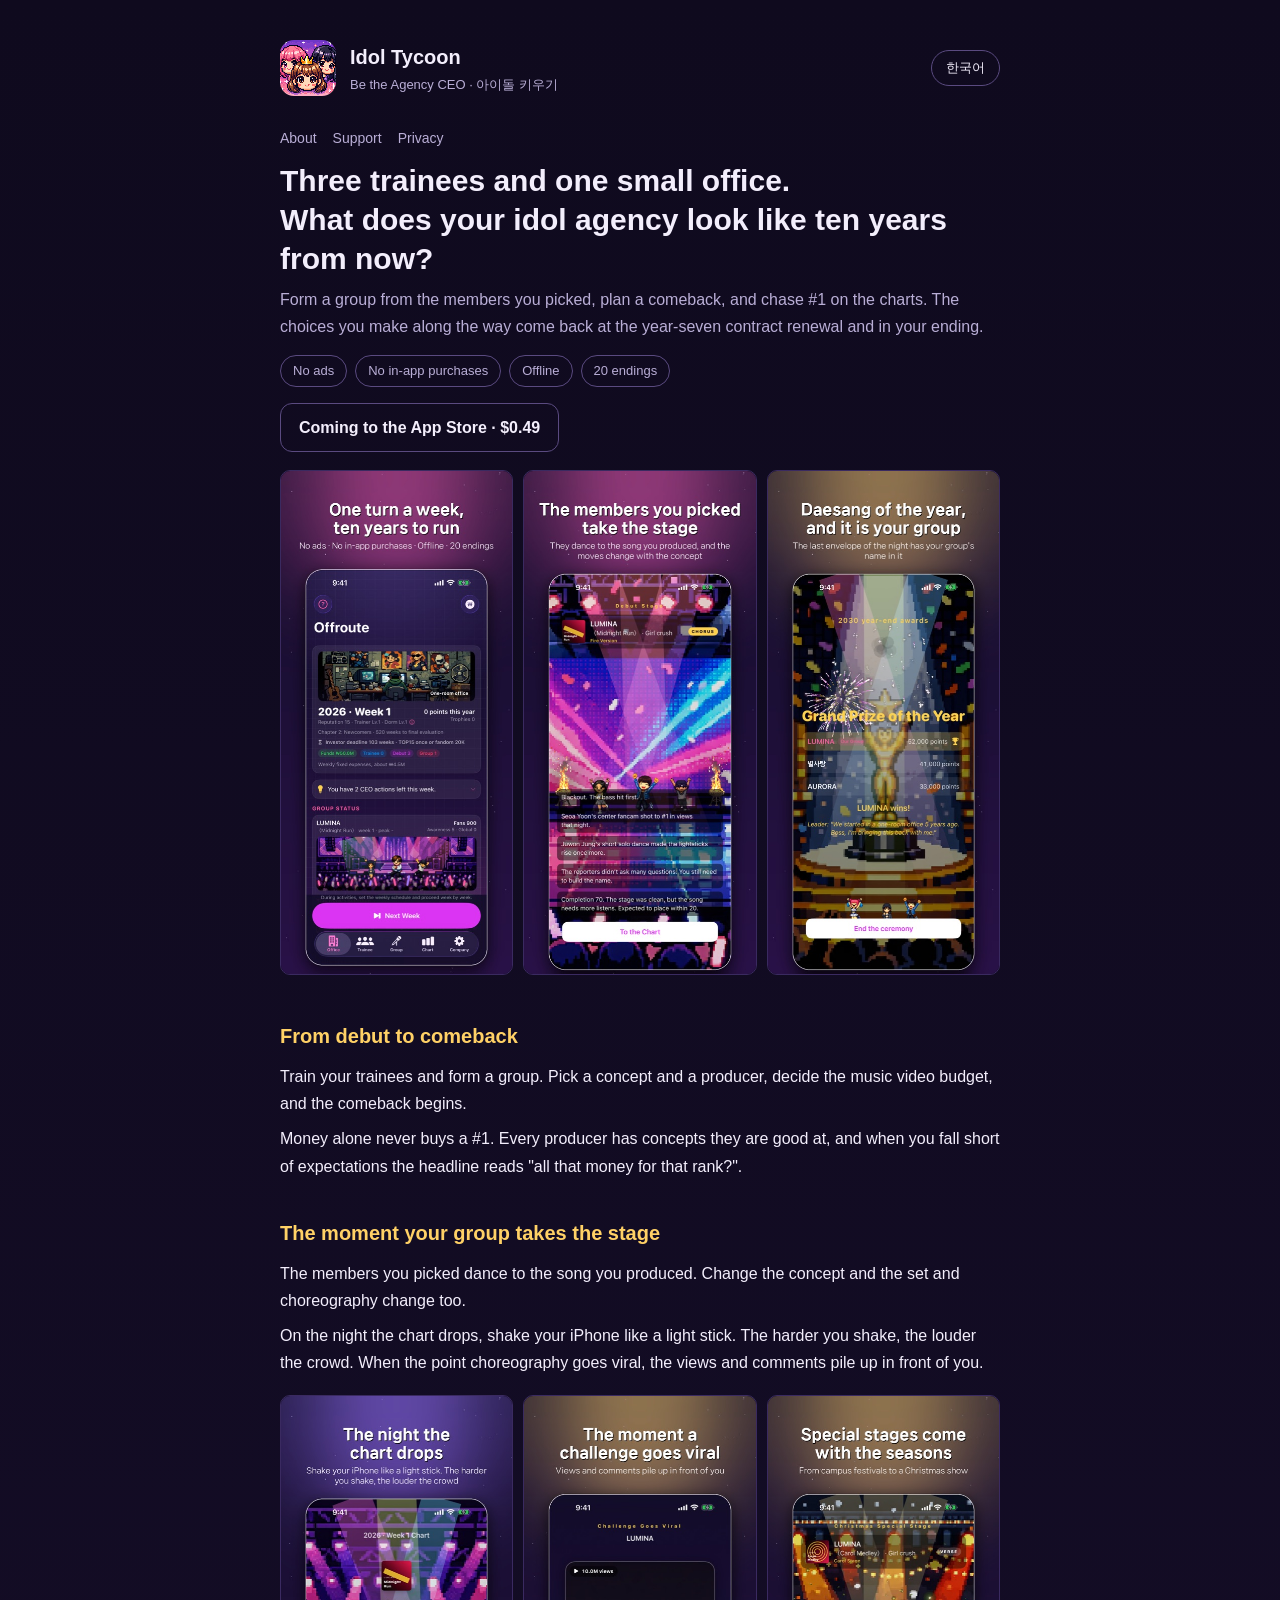
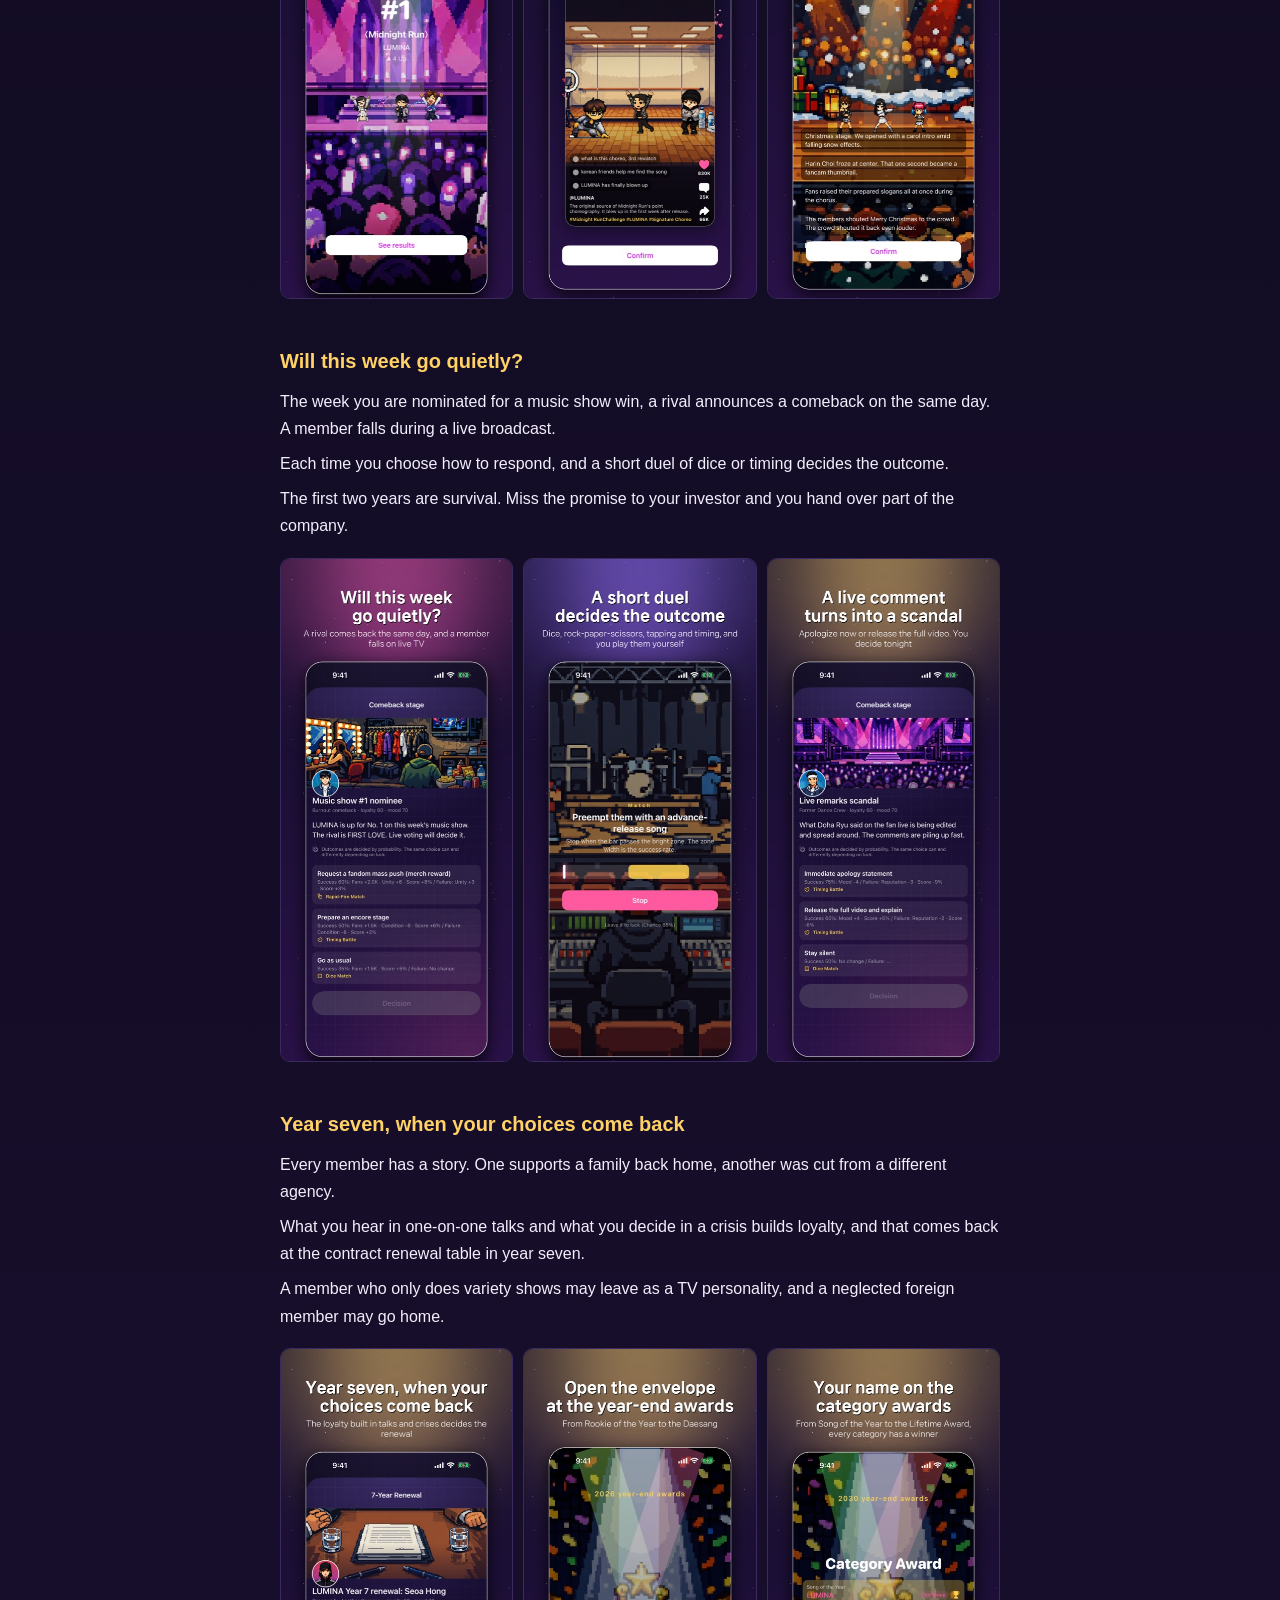
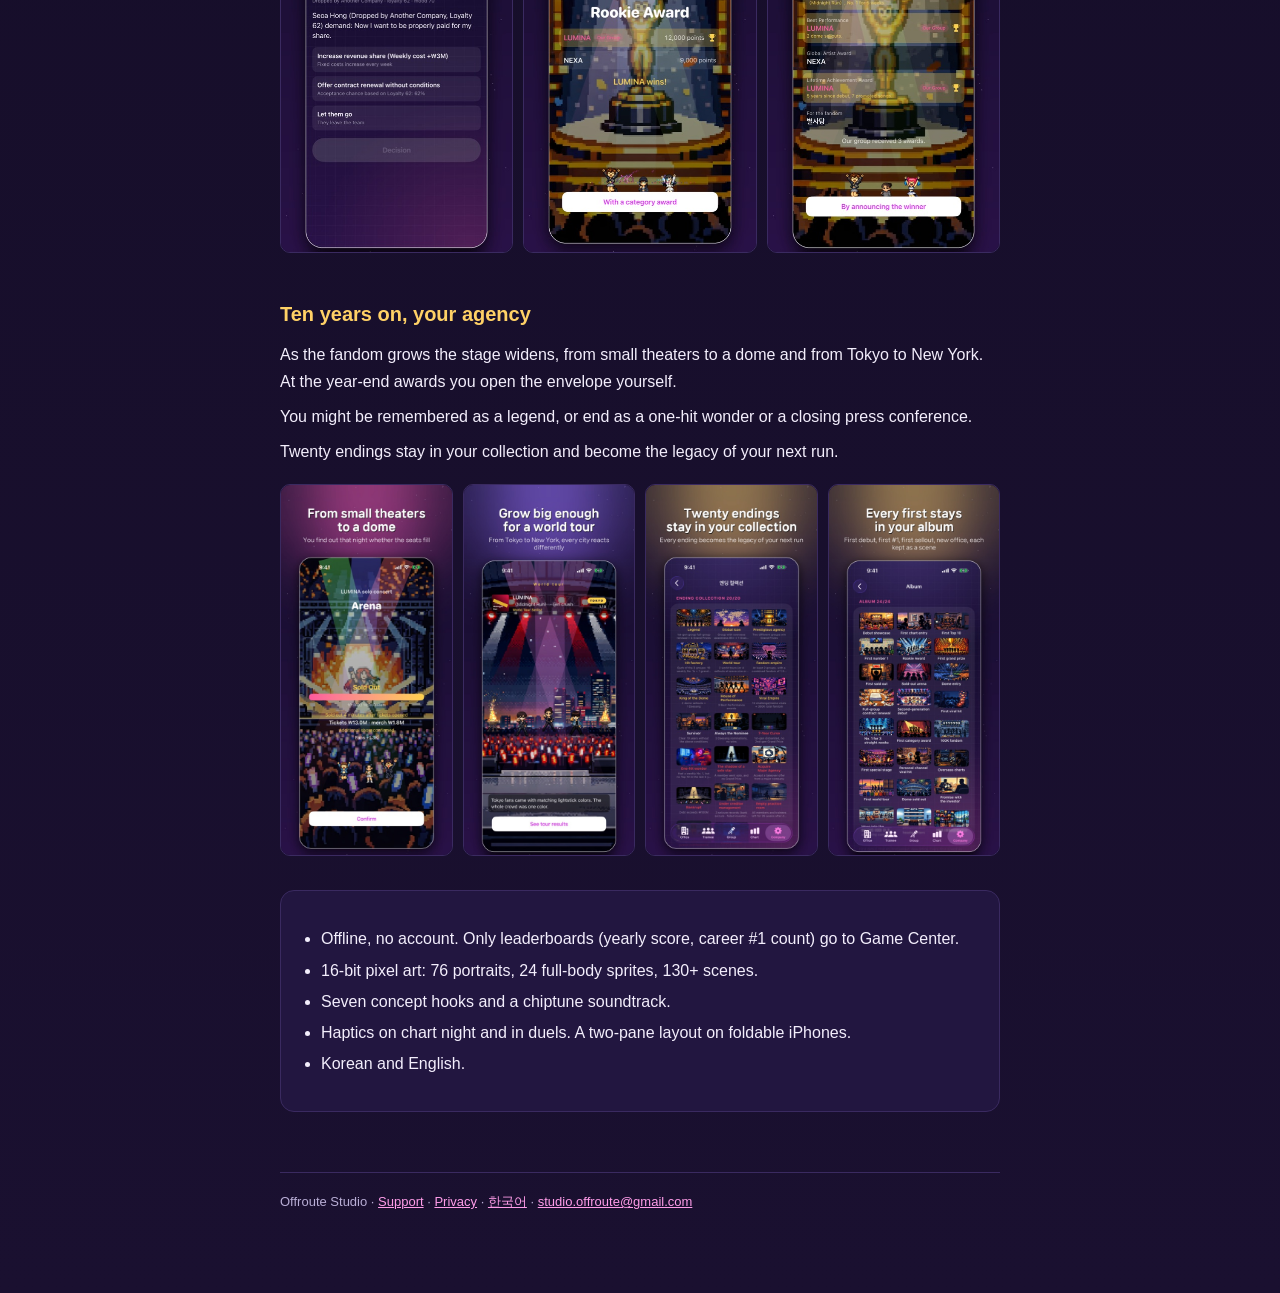
==== en.html @ 4f2605c3 "아이돌 키우기 공식 페이지 갱신" ====
<!doctype html>
<html lang="en"><head><meta charset="utf-8"><meta name="viewport" content="width=device-width,initial-scale=1">
<title>Idol Tycoon: Be the Agency CEO</title>
<meta name="description" content="Three trainees and one small office. Form a group from the members you picked, plan comebacks and chase #1 on the charts. No ads, no in-app purchases, offline.">
<meta property="og:title" content="Idol Tycoon: Be the Agency CEO"><meta property="og:description" content="Form a group from the members you picked, plan a comeback, and chase #1 on the charts. The choices you make along the way come back at the year-seven contract renewal and in your ending."><meta property="og:image" content="https://huride.github.io/idol-tycoon-site/img/en-01-stage.jpg"><meta property="og:url" content="https://huride.github.io/idol-tycoon-site/en.html"><meta property="og:type" content="website"><meta property="og:locale" content="en_US"><meta name="twitter:card" content="summary_large_image"><meta name="twitter:image" content="https://huride.github.io/idol-tycoon-site/img/en-01-stage.jpg">
<link rel="alternate" hreflang="ko" href="https://huride.github.io/idol-tycoon-site/"><link rel="alternate" hreflang="en" href="https://huride.github.io/idol-tycoon-site/en.html">
<link rel="stylesheet" href="style.css"></head>
<body><div class="wrap">
<header><img src="img/icon.png" alt=""><div><div class="t">Idol Tycoon</div><div class="s">Be the Agency CEO · 아이돌 키우기</div></div><a class="lang" href="index.html">한국어</a></header>
<nav><a href="en.html">About</a><a href="support.html">Support</a><a href="privacy.html">Privacy</a></nav>

<h1>Three trainees and one small office.<br>What does your idol agency look like ten years from now?</h1>
<p class="sub">Form a group from the members you picked, plan a comeback, and chase #1 on the charts. The choices you make along the way come back at the year-seven contract renewal and in your ending.</p>
<p class="badges"><span>No ads</span><span>No in-app purchases</span><span>Offline</span><span>20 endings</span></p>
<p><span class="btn ghost">Coming to the App Store · $0.49</span></p>
<div class="shots three">
<a href="img/en-10-office.jpg" target="_blank"><img src="img/en-10-office.jpg" alt="One turn a week, ten years to run" loading="lazy"></a><a href="img/en-01-stage.jpg" target="_blank"><img src="img/en-01-stage.jpg" alt="The members you picked take the stage" loading="lazy"></a><a href="img/en-daesang.jpg" target="_blank"><img src="img/en-daesang.jpg" alt="Daesang of the year, and it is your group" loading="lazy"></a>
</div>

<h2>From debut to comeback</h2>
<p>Train your trainees and form a group. Pick a concept and a producer, decide the music video budget, and the comeback begins.</p>
<p>Money alone never buys a #1. Every producer has concepts they are good at, and when you fall short of expectations the headline reads "all that money for that rank?".</p>

<h2>The moment your group takes the stage</h2>
<p>The members you picked dance to the song you produced. Change the concept and the set and choreography change too.</p>
<p>On the night the chart drops, shake your iPhone like a light stick. The harder you shake, the louder the crowd. When the point choreography goes viral, the views and comments pile up in front of you.</p>
<div class="shots three">
<a href="img/en-02-reveal.jpg" target="_blank"><img src="img/en-02-reveal.jpg" alt="The night the chart drops" loading="lazy"></a><a href="img/en-03-viral.jpg" target="_blank"><img src="img/en-03-viral.jpg" alt="The moment a challenge goes viral" loading="lazy"></a><a href="img/en-special.jpg" target="_blank"><img src="img/en-special.jpg" alt="Special stages come with the seasons" loading="lazy"></a>
</div>

<h2>Will this week go quietly?</h2>
<p>The week you are nominated for a music show win, a rival announces a comeback on the same day. A member falls during a live broadcast.</p>
<p>Each time you choose how to respond, and a short duel of dice or timing decides the outcome.</p>
<p>The first two years are survival. Miss the promise to your investor and you hand over part of the company.</p>
<div class="shots three">
<a href="img/en-04-story.jpg" target="_blank"><img src="img/en-04-story.jpg" alt="Will this week go quietly?" loading="lazy"></a><a href="img/en-05-minigame.jpg" target="_blank"><img src="img/en-05-minigame.jpg" alt="A short duel decides the outcome" loading="lazy"></a><a href="img/en-scandal.jpg" target="_blank"><img src="img/en-scandal.jpg" alt="A live comment turns into a scandal" loading="lazy"></a>
</div>

<h2>Year seven, when your choices come back</h2>
<p>Every member has a story. One supports a family back home, another was cut from a different agency.</p>
<p>What you hear in one-on-one talks and what you decide in a crisis builds loyalty, and that comes back at the contract renewal table in year seven.</p>
<p>A member who only does variety shows may leave as a TV personality, and a neglected foreign member may go home.</p>
<div class="shots three">
<a href="img/en-06-renewal.jpg" target="_blank"><img src="img/en-06-renewal.jpg" alt="Year seven, when your choices come back" loading="lazy"></a><a href="img/en-09-awards.jpg" target="_blank"><img src="img/en-09-awards.jpg" alt="Open the envelope at the year-end awards" loading="lazy"></a><a href="img/en-categories.jpg" target="_blank"><img src="img/en-categories.jpg" alt="Your name on the category awards" loading="lazy"></a>
</div>

<h2>Ten years on, your agency</h2>
<p>As the fandom grows the stage widens, from small theaters to a dome and from Tokyo to New York. At the year-end awards you open the envelope yourself.</p>
<p>You might be remembered as a legend, or end as a one-hit wonder or a closing press conference.</p>
<p>Twenty endings stay in your collection and become the legacy of your next run.</p>
<div class="shots four">
<a href="img/en-07-concert.jpg" target="_blank"><img src="img/en-07-concert.jpg" alt="From small theaters to a dome" loading="lazy"></a><a href="img/en-08-tour.jpg" target="_blank"><img src="img/en-08-tour.jpg" alt="Grow big enough for a world tour" loading="lazy"></a><a href="img/en-endings.jpg" target="_blank"><img src="img/en-endings.jpg" alt="Twenty endings stay in your collection" loading="lazy"></a><a href="img/en-album.jpg" target="_blank"><img src="img/en-album.jpg" alt="Every first stays in your album" loading="lazy"></a>
</div>

<div class="card"><ul>
<li>Offline, no account. Only leaderboards (yearly score, career #1 count) go to Game Center.</li>
<li>16-bit pixel art: 76 portraits, 24 full-body sprites, 130+ scenes.</li>
<li>Seven concept hooks and a chiptune soundtrack.</li>
<li>Haptics on chart night and in duels. A two-pane layout on foldable iPhones.</li>
<li>Korean and English.</li>
</ul></div>

<footer>Offroute Studio · <a href="support.html">Support</a> · <a href="privacy.html">Privacy</a> · <a href="index.html">한국어</a> · <a href="mailto:studio.offroute@gmail.com">studio.offroute@gmail.com</a></footer>
</div></body></html>
---- style.css ----
:root{--bg:#0f0a1e;--bg2:#1a1030;--card:#221640;--text:#f3eefc;--sub:#b9aed6;--accent:#ff4fd8;--gold:#ffd166}
*{box-sizing:border-box}body{margin:0;font-family:-apple-system,BlinkMacSystemFont,"Apple SD Gothic Neo","Pretendard","Segoe UI",sans-serif;background:linear-gradient(180deg,var(--bg),var(--bg2));color:var(--text);line-height:1.7}
.wrap{max-width:760px;margin:0 auto;padding:40px 20px 80px}
header{display:flex;align-items:center;gap:14px;margin-bottom:28px}header .lang{margin-left:auto;border:1px solid #5a4a80;border-radius:999px;padding:6px 14px;font-size:13px;color:var(--text);text-decoration:none}header .lang:hover{border-color:var(--accent)}header img{width:56px;height:56px;border-radius:14px;image-rendering:pixelated}
header .t{font-weight:800;font-size:20px}header .s{color:var(--sub);font-size:13px}
nav a{color:var(--sub);margin-right:16px;text-decoration:none;font-size:14px}nav a:hover{color:var(--text)}
h1{font-size:30px;line-height:1.3;margin:10px 0 6px}h2{font-size:20px;margin:36px 0 10px;color:var(--gold)}h3{font-size:16px;margin:22px 0 6px}
p{margin:8px 0}.sub{color:var(--sub)}
.shots{display:grid;gap:10px;margin:18px 0 26px}.shots.two{grid-template-columns:repeat(2,1fr);max-width:400px;margin-left:auto;margin-right:auto}.shots.three{grid-template-columns:repeat(3,1fr)}.shots.four{grid-template-columns:repeat(4,1fr)}.shots a{display:block}.shots img{width:100%;border-radius:10px;border:1px solid #3a2a60}
@media(max-width:600px){.shots{gap:6px}.shots.two{max-width:none}.shots img{border-radius:6px}}
.badges{display:flex;flex-wrap:wrap;gap:8px;margin:14px 0 4px}.badges span{border:1px solid #5a4a80;border-radius:999px;padding:4px 12px;font-size:13px;color:var(--sub)}
ul{padding-left:20px}li{margin:4px 0}
.card{background:var(--card);border:1px solid #3a2a60;border-radius:14px;padding:18px 20px;margin:14px 0}
.btn{display:inline-block;background:var(--accent);color:#fff;padding:10px 18px;border-radius:12px;text-decoration:none;font-weight:700;margin:8px 8px 0 0}
.btn.ghost{background:transparent;border:1px solid #5a4a80;color:var(--text)}
footer{margin-top:60px;color:var(--sub);font-size:13px;border-top:1px solid #3a2a60;padding-top:18px}
a{color:#ff9de9}hr{border:0;border-top:1px solid #3a2a60;margin:40px 0}
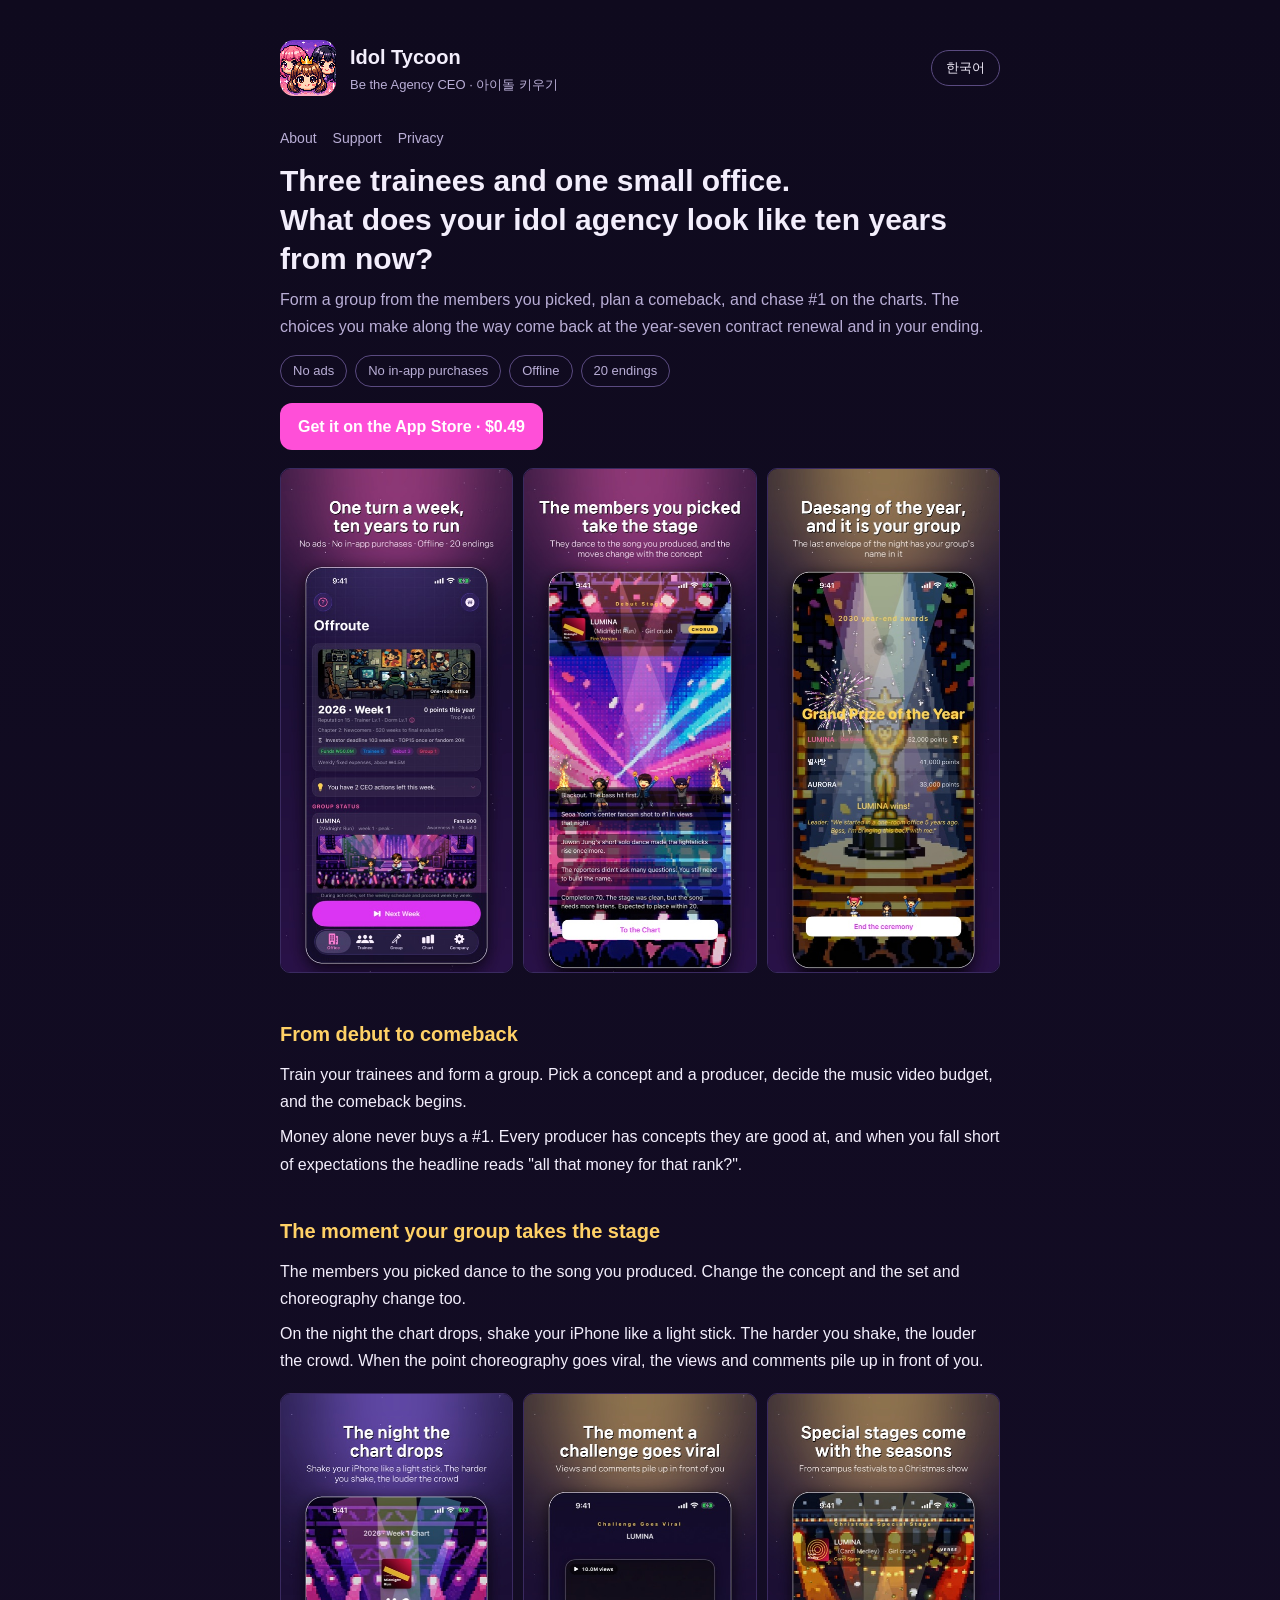
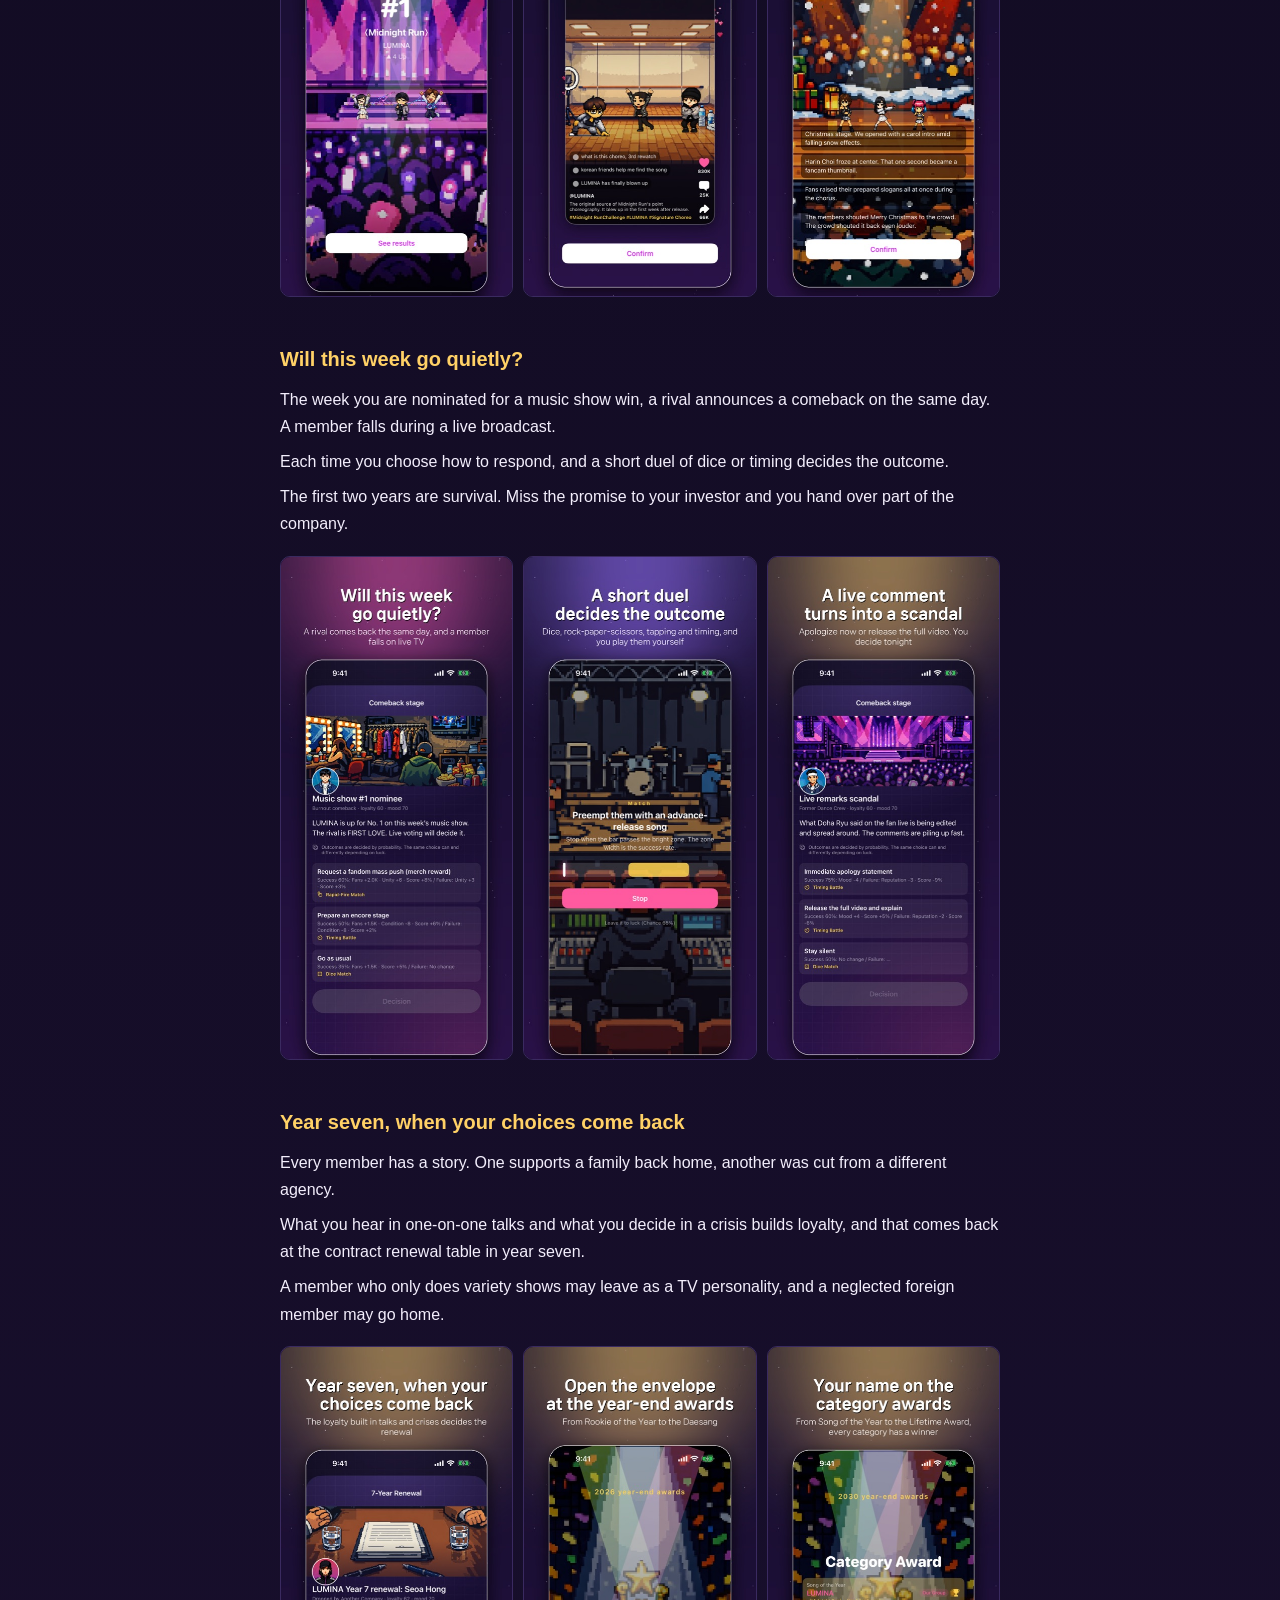
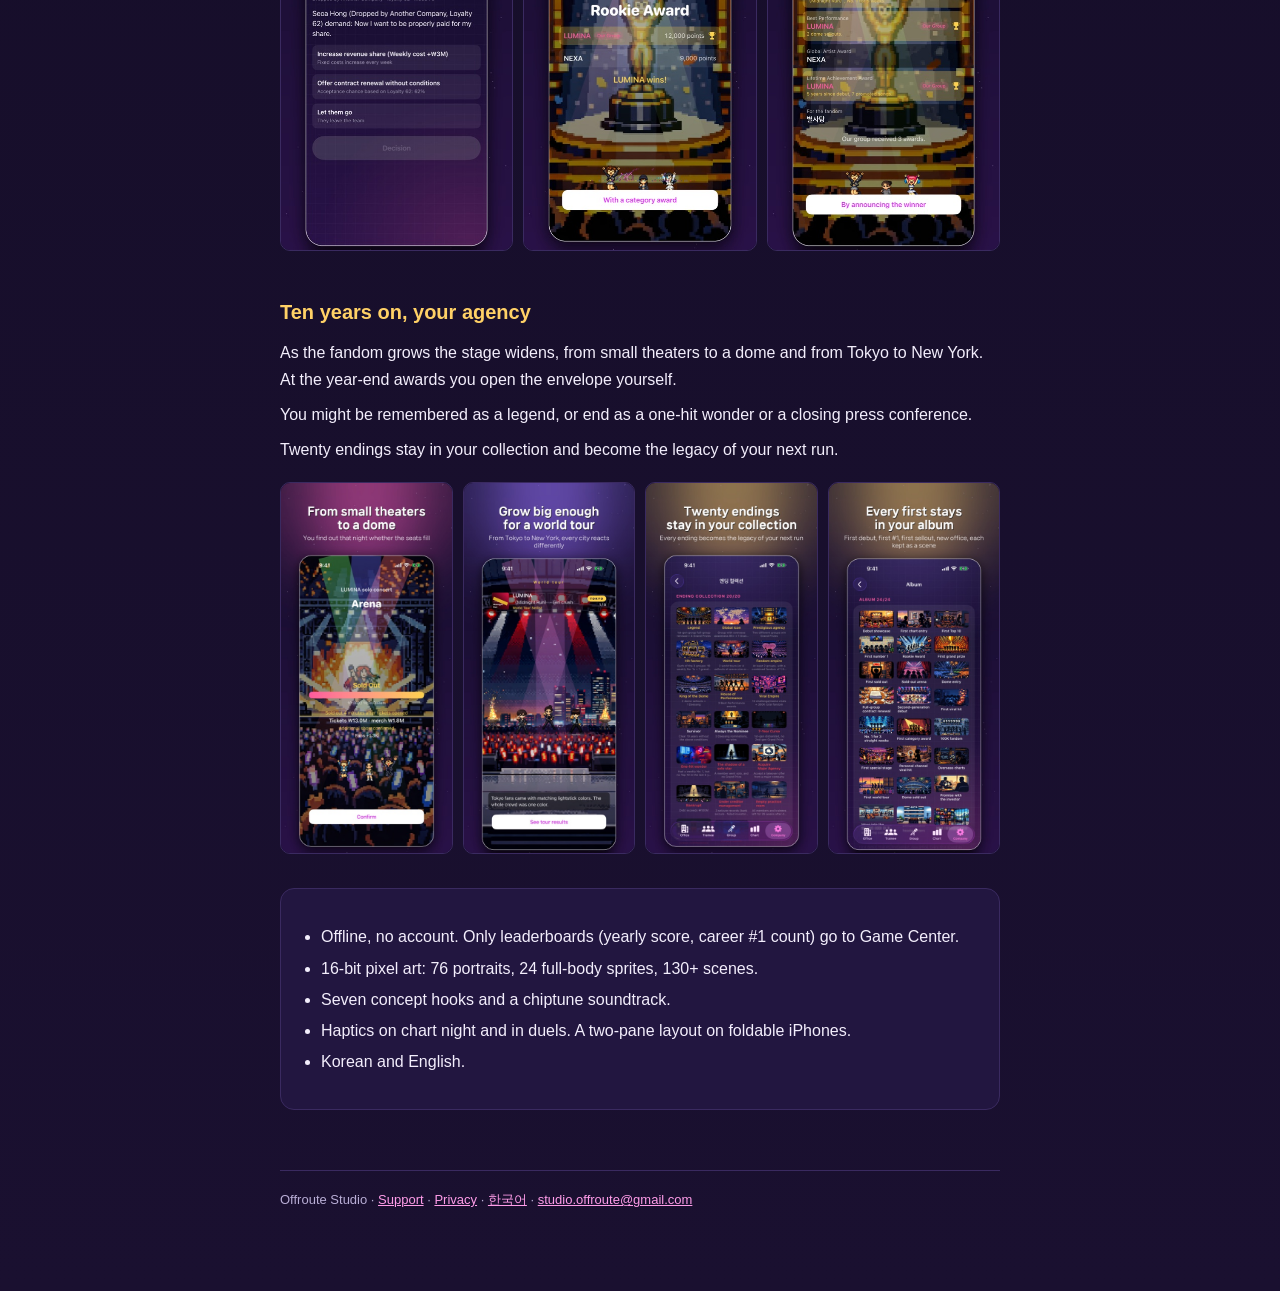
==== commit 6d5eb984: "아이돌 키우기 공식 페이지 갱신" ====
--- a/en.html
+++ b/en.html
@@ -12,7 +12,7 @@
 <h1>Three trainees and one small office.<br>What does your idol agency look like ten years from now?</h1>
 <p class="sub">Form a group from the members you picked, plan a comeback, and chase #1 on the charts. The choices you make along the way come back at the year-seven contract renewal and in your ending.</p>
 <p class="badges"><span>No ads</span><span>No in-app purchases</span><span>Offline</span><span>20 endings</span></p>
-<p><span class="btn ghost">Coming to the App Store · $0.49</span></p>
+<p><a class="btn" href="https://apps.apple.com/us/app/id6827752976">Get it on the App Store · $0.49</a></p>
 <div class="shots three">
 <a href="img/en-10-office.jpg" target="_blank"><img src="img/en-10-office.jpg" alt="One turn a week, ten years to run" loading="lazy"></a><a href="img/en-01-stage.jpg" target="_blank"><img src="img/en-01-stage.jpg" alt="The members you picked take the stage" loading="lazy"></a><a href="img/en-daesang.jpg" target="_blank"><img src="img/en-daesang.jpg" alt="Daesang of the year, and it is your group" loading="lazy"></a>
 </div>
